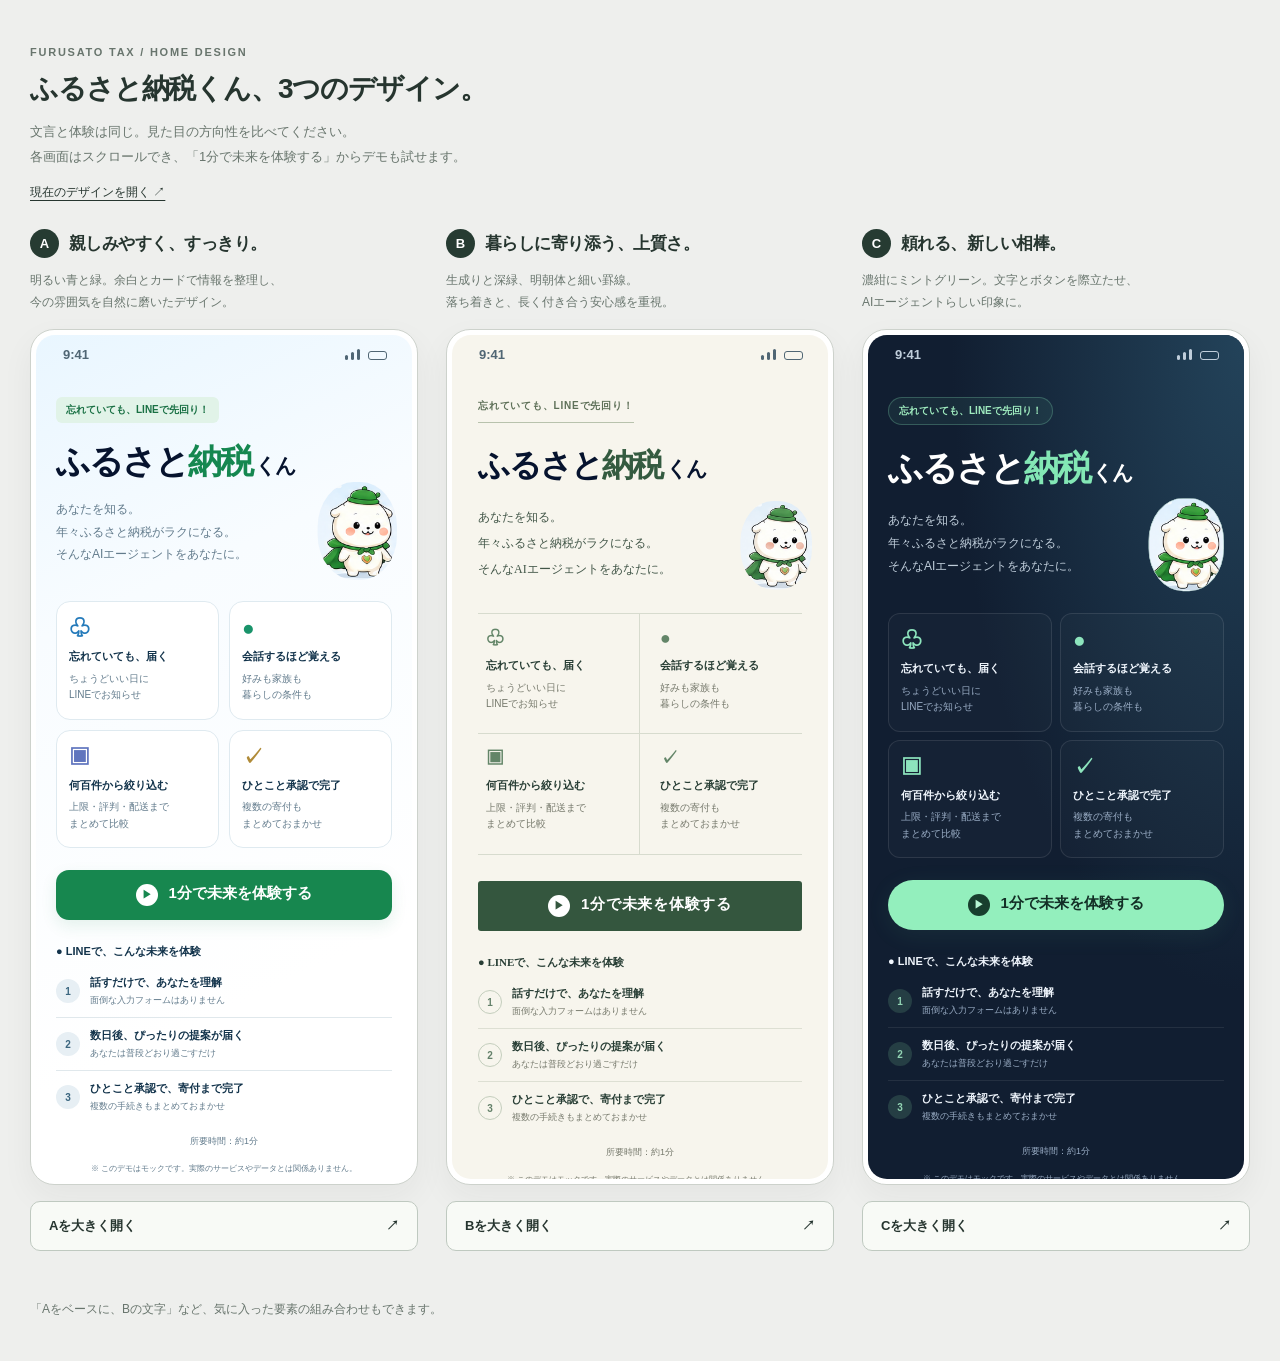
==== designs.html @ 6b6763f9 "Make demo responsive and update demo flow and design previews" ====
<!doctype html>
<html lang="ja">
<head>
<meta charset="UTF-8">
<meta name="viewport" content="width=device-width, initial-scale=1">
<title>ホームデザイン比較｜ふるさと納税くん</title>
<style>
*{box-sizing:border-box}body{margin:0;background:#eeefed;color:#26352f;font-family:-apple-system,BlinkMacSystemFont,"Hiragino Sans","Yu Gothic UI",sans-serif}a{color:inherit}header{max-width:1320px;margin:auto;padding:42px 30px 28px}.eyebrow{font-size:11px;letter-spacing:.16em;color:#68756d;font-weight:700}h1{font-size:28px;letter-spacing:-.04em;margin:10px 0 12px}header p{font-size:13px;line-height:1.9;color:#68756d;margin:0}.original{display:inline-block;margin-top:15px;font-size:12px;text-underline-offset:4px}.grid{max-width:1320px;margin:0 auto;padding:0 30px 48px;display:grid;grid-template-columns:repeat(3,minmax(0,1fr));gap:28px}.option{min-width:0}.label{display:flex;gap:10px;align-items:center;margin-bottom:12px}.letter{display:grid;place-items:center;width:29px;height:29px;border-radius:50%;background:#263b32;color:white;font-size:13px;font-weight:700}h2{margin:0;font-size:17px;letter-spacing:-.03em}.description{font-size:12px;color:#68756d;line-height:1.8;min-height:44px;margin:0 0 15px}.device{border:1px solid #cdd2cc;border-radius:24px;background:#fff;padding:5px;box-shadow:0 12px 32px #2031290d;overflow:hidden}iframe{display:block;width:100%;height:844px;border:0;border-radius:19px;background:#fff}.open{display:flex;align-items:center;justify-content:space-between;border:1px solid #bfc9c0;border-radius:10px;text-decoration:none;font-size:13px;font-weight:600;padding:15px 18px;margin-top:16px;background:#f8faf6}.open:hover{background:#e1e8df}.open:focus-visible,.original:focus-visible{outline:3px solid #1e724b;outline-offset:4px}.foot{max-width:1320px;margin:0 auto;padding:0 30px 40px;color:#68756d;font-size:12px;line-height:1.8}@media(max-width:1000px){.grid{gap:16px;padding:0 16px 40px}header{padding-left:20px;padding-right:20px}iframe{height:800px}.description{min-height:65px}h2{font-size:15px}}@media(max-width:1100px){.grid{grid-template-columns:1fr;max-width:440px;gap:36px}header{max-width:440px;padding-top:28px}h1{font-size:25px}.description{min-height:0}iframe{height:800px}.foot{max-width:440px}}
</style>
</head>
<body>
<header>
  <span class="eyebrow">FURUSATO TAX / HOME DESIGN</span>
  <h1>ふるさと納税くん、3つのデザイン。</h1>
  <p>文言と体験は同じ。見た目の方向性を比べてください。<br>各画面はスクロールでき、「1分で未来を体験する」からデモも試せます。</p>
  <a class="original" href="./index.html" target="_blank" rel="noopener">現在のデザインを開く ↗</a>
</header>
<main class="grid">
  <section class="option">
    <div class="label"><span class="letter">A</span><h2>親しみやすく、すっきり。</h2></div>
    <p class="description">明るい青と緑。余白とカードで情報を整理し、<br>今の雰囲気を自然に磨いたデザイン。</p>
    <div class="device"><iframe src="./index.html?design=a&amp;embed=1" title="A：親しみやすい青と緑のデザイン"></iframe></div>
    <a class="open" href="./index.html?design=a" target="_blank" rel="noopener">Aを大きく開く <span aria-hidden="true">↗</span></a>
  </section>
  <section class="option">
    <div class="label"><span class="letter">B</span><h2>暮らしに寄り添う、上質さ。</h2></div>
    <p class="description">生成りと深緑、明朝体と細い罫線。<br>落ち着きと、長く付き合う安心感を重視。</p>
    <div class="device"><iframe src="./index.html?design=b&amp;embed=1" title="B：生成りと深緑の落ち着いたデザイン"></iframe></div>
    <a class="open" href="./index.html?design=b" target="_blank" rel="noopener">Bを大きく開く <span aria-hidden="true">↗</span></a>
  </section>
  <section class="option">
    <div class="label"><span class="letter">C</span><h2>頼れる、新しい相棒。</h2></div>
    <p class="description">濃紺にミントグリーン。文字とボタンを際立たせ、<br>AIエージェントらしい印象に。</p>
    <div class="device"><iframe src="./index.html?design=c&amp;embed=1" title="C：濃紺とミントグリーンのデザイン"></iframe></div>
    <a class="open" href="./index.html?design=c" target="_blank" rel="noopener">Cを大きく開く <span aria-hidden="true">↗</span></a>
  </section>
</main>
<p class="foot">「Aをベースに、Bの文字」など、気に入った要素の組み合わせもできます。</p>
</body>
</html>
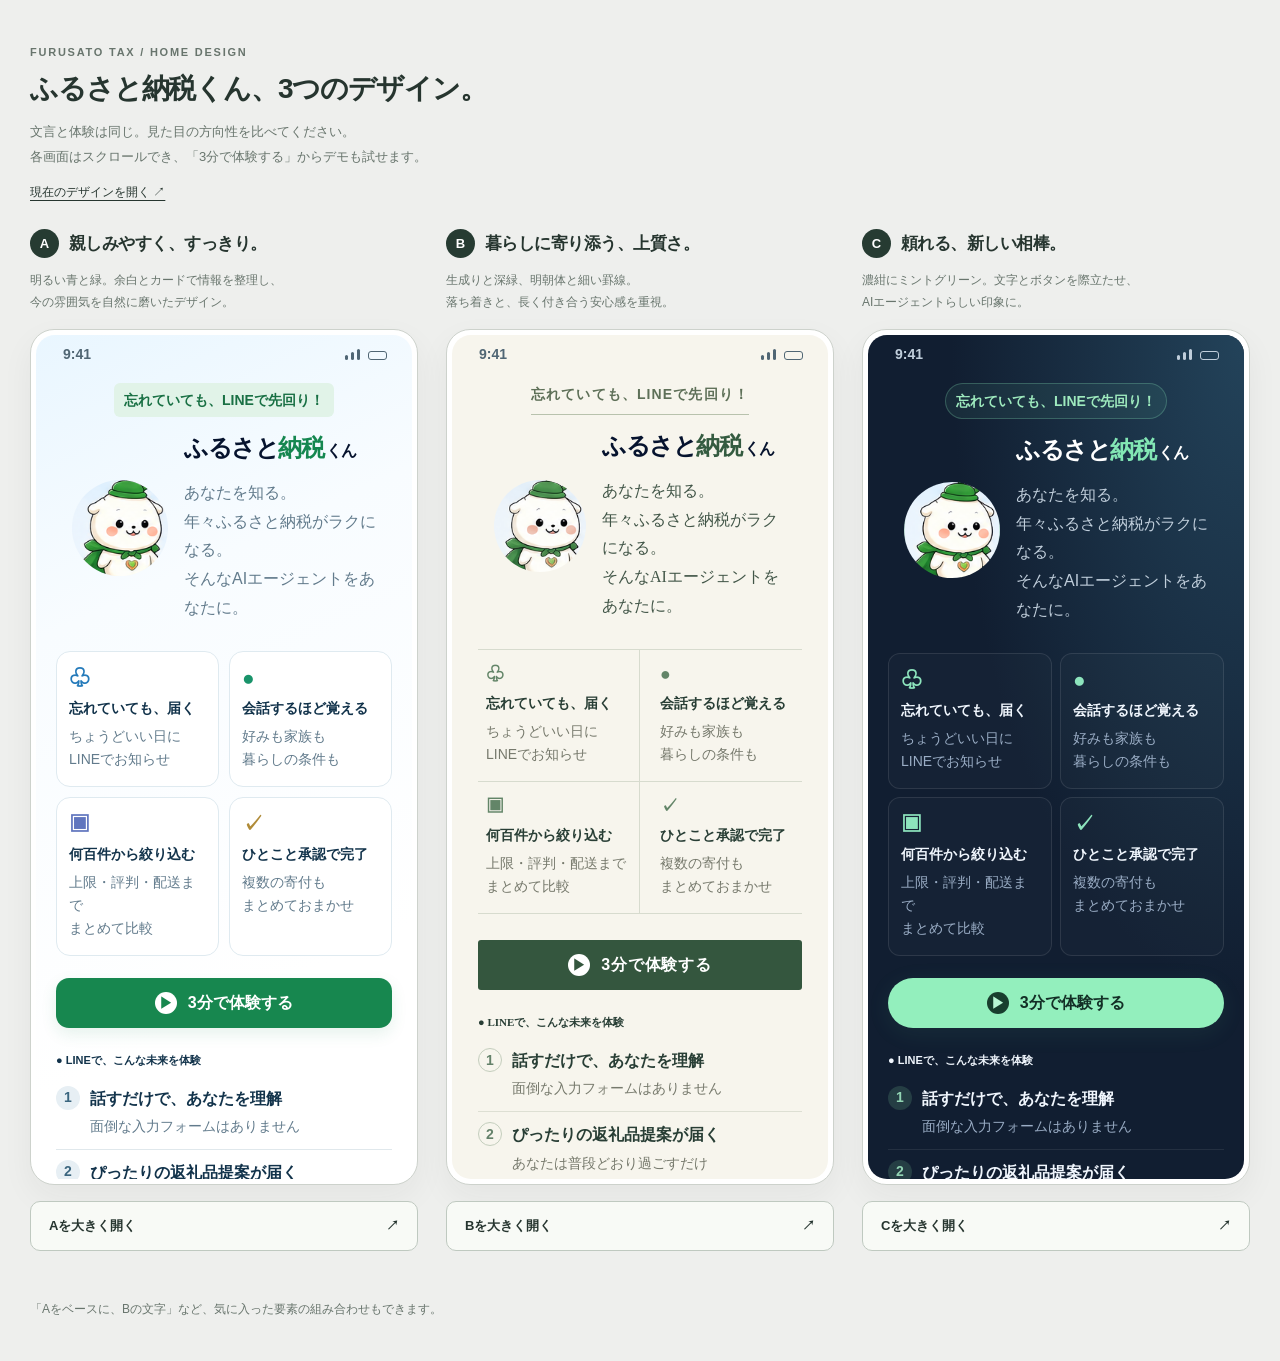
==== commit 60c62646: "Rename demo start button to a three-minute experience" ====
--- a/designs.html
+++ b/designs.html
@@ -12,7 +12,7 @@
 <header>
   <span class="eyebrow">FURUSATO TAX / HOME DESIGN</span>
   <h1>ふるさと納税くん、3つのデザイン。</h1>
-  <p>文言と体験は同じ。見た目の方向性を比べてください。<br>各画面はスクロールでき、「1分で未来を体験する」からデモも試せます。</p>
+  <p>文言と体験は同じ。見た目の方向性を比べてください。<br>各画面はスクロールでき、「3分で体験する」からデモも試せます。</p>
   <a class="original" href="./index.html" target="_blank" rel="noopener">現在のデザインを開く ↗</a>
 </header>
 <main class="grid">
